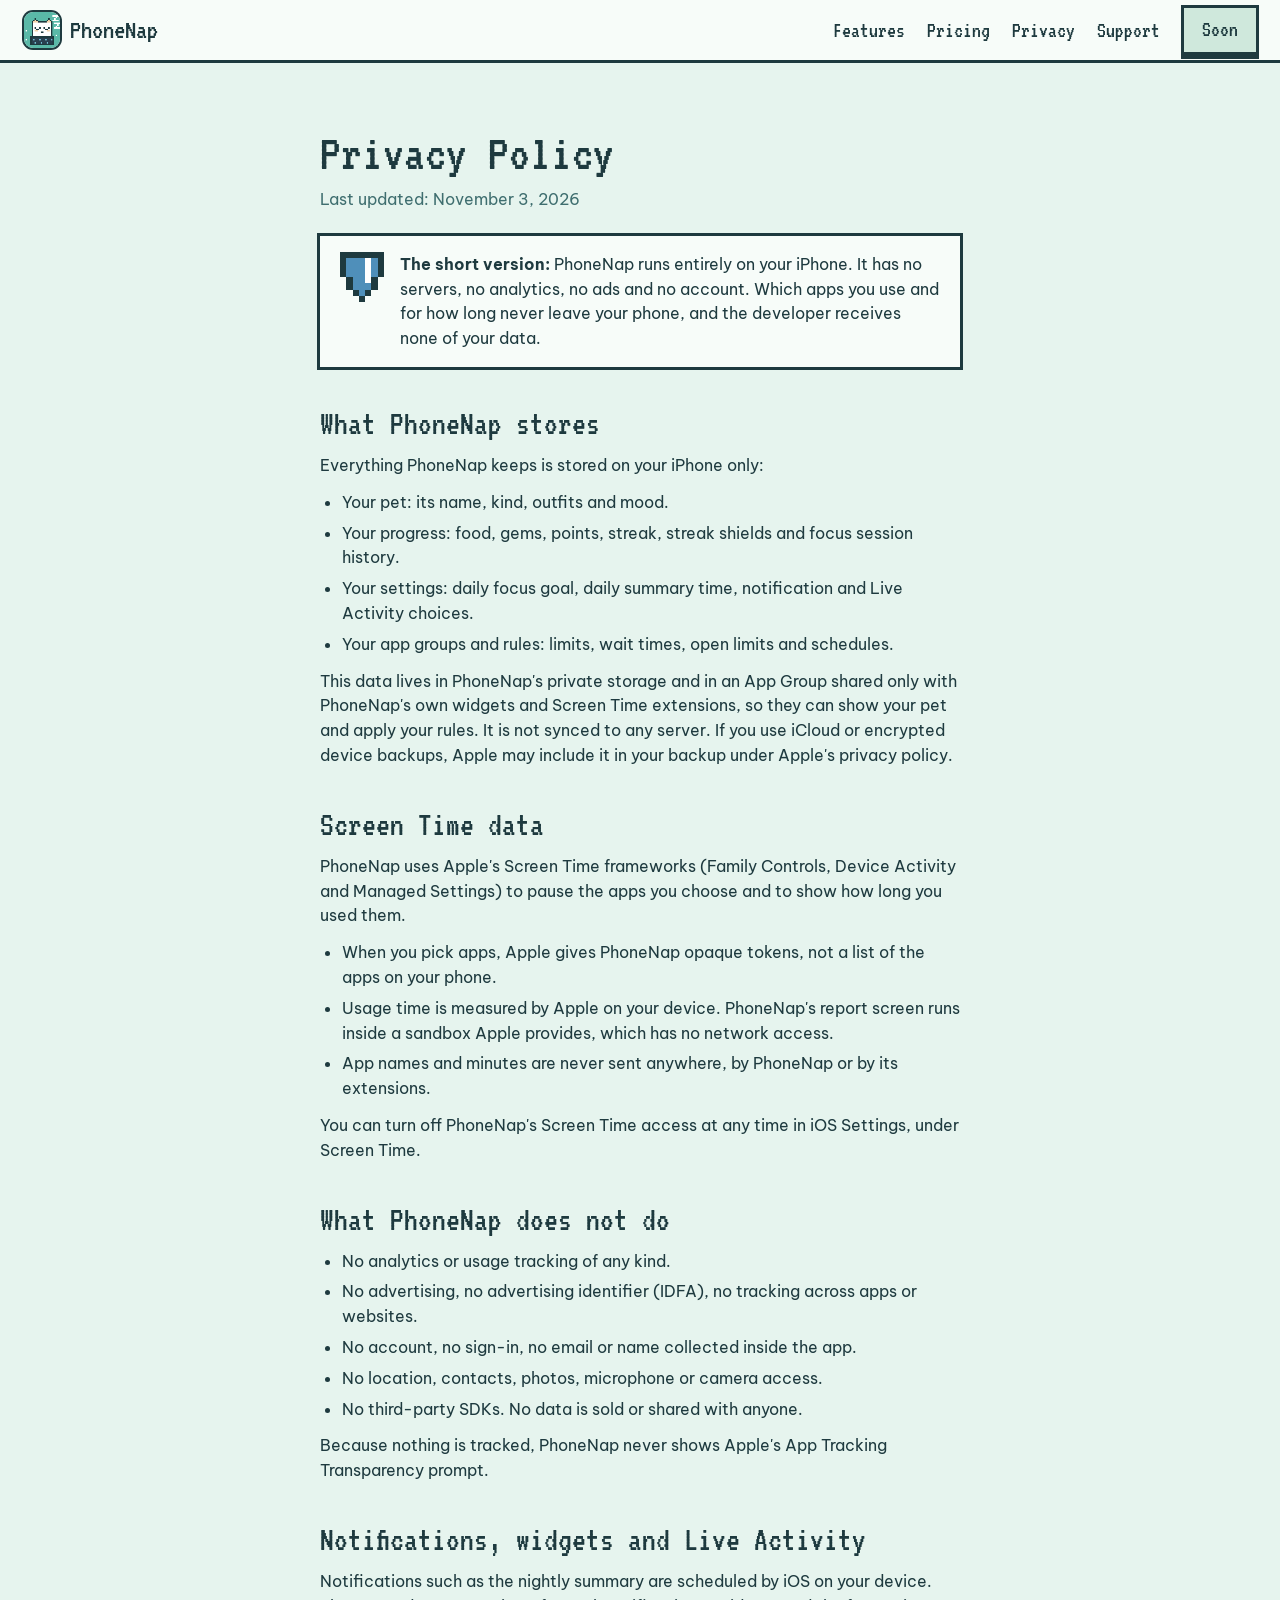
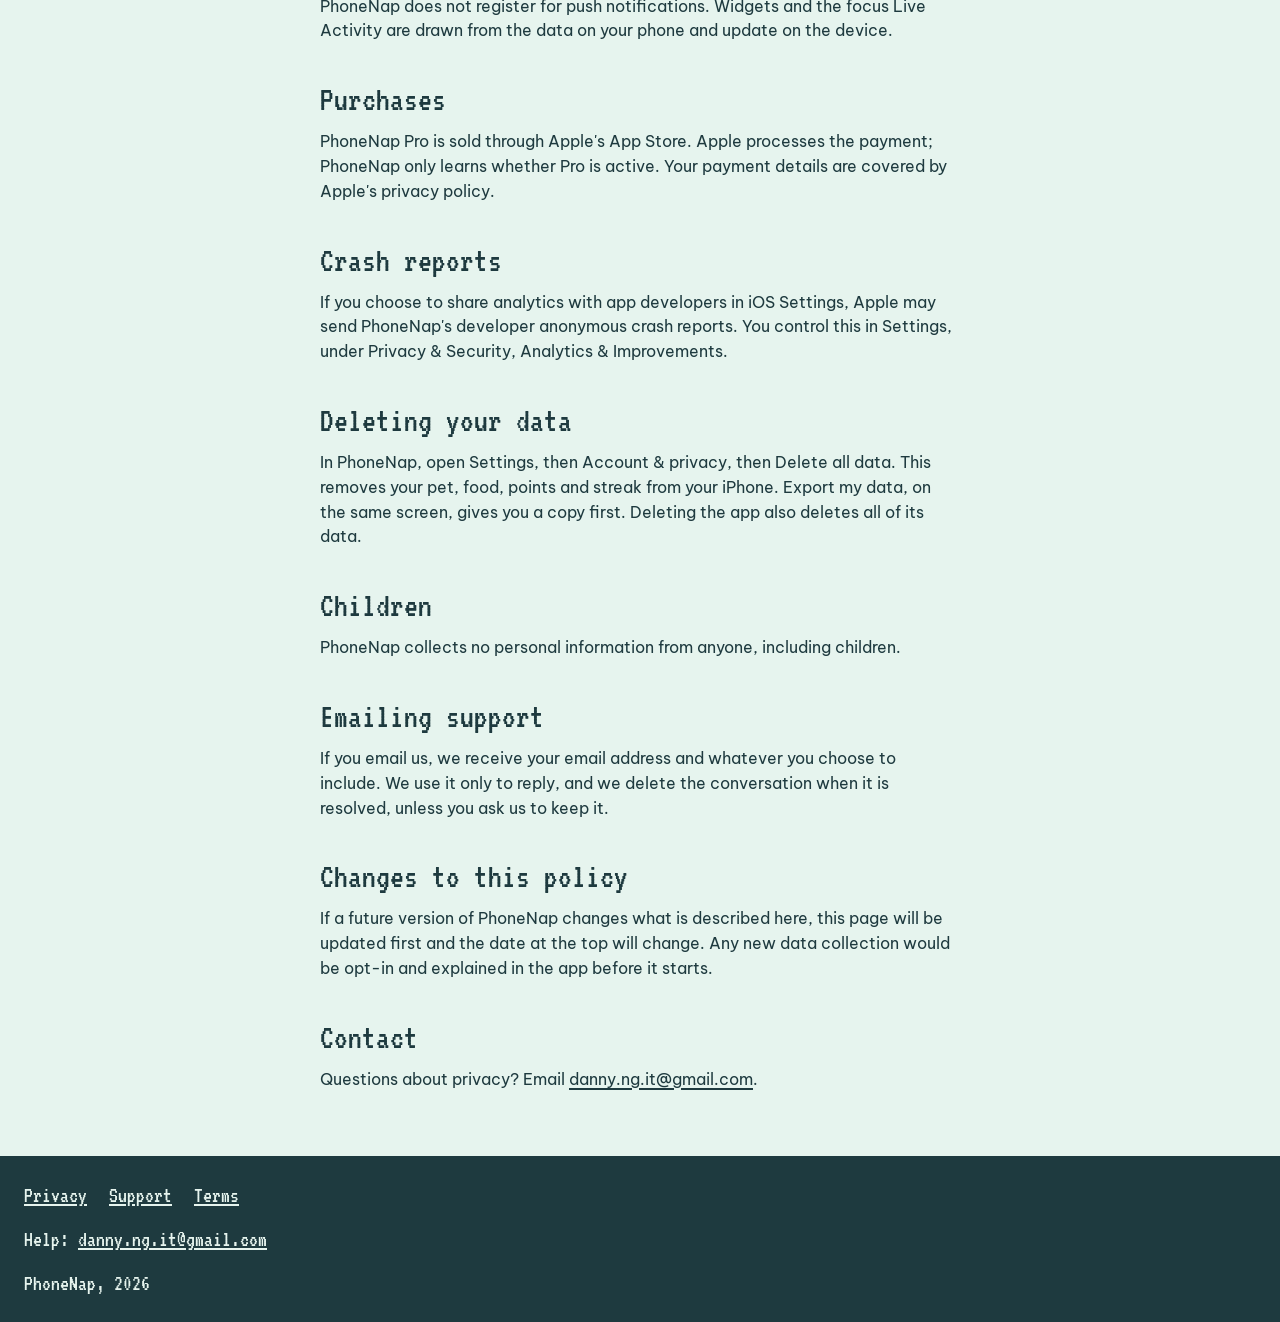
==== privacy.html @ cf5d9c96 "init" ====
<!DOCTYPE html>
<html lang="en">
<head>
<meta charset="utf-8">
<meta name="viewport" content="width=device-width, initial-scale=1, viewport-fit=cover">
<meta name="theme-color" content="#F7FCF9">
<title>Privacy Policy · PhoneNap</title>
<meta name="description" content="PhoneNap runs entirely on your iPhone. No servers, no analytics, no ads, no account.">
<link rel="icon" type="image/png" href="assets/favicon.png">
<link rel="apple-touch-icon" href="assets/apple-touch-icon.png">
<link rel="preconnect" href="https://fonts.googleapis.com"><link rel="preconnect" href="https://fonts.gstatic.com" crossorigin>
<link href="https://fonts.googleapis.com/css2?family=VT323&family=Press+Start+2P&family=Be+Vietnam+Pro:wght@400;600&display=swap" rel="stylesheet">
<link rel="stylesheet" href="assets/site.css">
</head>
<body>
<header class="top">
  <a class="logo" href="index.html"><img src="assets/icon-512.png" alt="" width="36" height="36">PhoneNap</a>
  <div class="right"><nav><a href="index.html#features">Features</a><a href="index.html#pricing">Pricing</a><a href="privacy.html" aria-current="page">Privacy</a><a href="support.html">Support</a></nav><a class="btn get" href="#" data-appstore data-soon="Soon">Get</a></div>
</header>

<main class="wrap doc">
  <h1>Privacy Policy</h1>
  <p class="updated">Last updated: November 3, 2026</p>

  <div class="summary">
    <img src="assets/sprites/shield.svg" alt="">
    <p style="margin:0"><b>The short version:</b> PhoneNap runs entirely on your iPhone. It has no servers, no analytics, no ads and no account. Which apps you use and for how long never leave your phone, and the developer receives none of your data.</p>
  </div>

  <h2>What PhoneNap stores</h2>
  <p>Everything PhoneNap keeps is stored on your iPhone only:</p>
  <ul>
    <li>Your pet: its name, kind, outfits and mood.</li>
    <li>Your progress: food, gems, points, streak, streak shields and focus session history.</li>
    <li>Your settings: daily focus goal, daily summary time, notification and Live Activity choices.</li>
    <li>Your app groups and rules: limits, wait times, open limits and schedules.</li>
  </ul>
  <p>This data lives in PhoneNap's private storage and in an App Group shared only with PhoneNap's own widgets and Screen Time extensions, so they can show your pet and apply your rules. It is not synced to any server. If you use iCloud or encrypted device backups, Apple may include it in your backup under Apple's privacy policy.</p>

  <h2>Screen Time data</h2>
  <p>PhoneNap uses Apple's Screen Time frameworks (Family Controls, Device Activity and Managed Settings) to pause the apps you choose and to show how long you used them.</p>
  <ul>
    <li>When you pick apps, Apple gives PhoneNap opaque tokens, not a list of the apps on your phone.</li>
    <li>Usage time is measured by Apple on your device. PhoneNap's report screen runs inside a sandbox Apple provides, which has no network access.</li>
    <li>App names and minutes are never sent anywhere, by PhoneNap or by its extensions.</li>
  </ul>
  <p>You can turn off PhoneNap's Screen Time access at any time in iOS Settings, under Screen Time.</p>

  <h2>What PhoneNap does not do</h2>
  <ul>
    <li>No analytics or usage tracking of any kind.</li>
    <li>No advertising, no advertising identifier (IDFA), no tracking across apps or websites.</li>
    <li>No account, no sign-in, no email or name collected inside the app.</li>
    <li>No location, contacts, photos, microphone or camera access.</li>
    <li>No third-party SDKs. No data is sold or shared with anyone.</li>
  </ul>
  <p>Because nothing is tracked, PhoneNap never shows Apple's App Tracking Transparency prompt.</p>

  <h2>Notifications, widgets and Live Activity</h2>
  <p>Notifications such as the nightly summary are scheduled by iOS on your device. PhoneNap does not register for push notifications. Widgets and the focus Live Activity are drawn from the data on your phone and update on the device.</p>

  <h2>Purchases</h2>
  <p>PhoneNap Pro is sold through Apple's App Store. Apple processes the payment; PhoneNap only learns whether Pro is active. Your payment details are covered by Apple's privacy policy.</p>

  <h2>Crash reports</h2>
  <p>If you choose to share analytics with app developers in iOS Settings, Apple may send PhoneNap's developer anonymous crash reports. You control this in Settings, under Privacy &amp; Security, Analytics &amp; Improvements.</p>

  <h2>Deleting your data</h2>
  <p>In PhoneNap, open Settings, then Account &amp; privacy, then Delete all data. This removes your pet, food, points and streak from your iPhone. Export my data, on the same screen, gives you a copy first. Deleting the app also deletes all of its data.</p>

  <h2>Children</h2>
  <p>PhoneNap collects no personal information from anyone, including children.</p>

  <h2>Emailing support</h2>
  <p>If you email us, we receive your email address and whatever you choose to include. We use it only to reply, and we delete the conversation when it is resolved, unless you ask us to keep it.</p>

  <h2>Changes to this policy</h2>
  <p>If a future version of PhoneNap changes what is described here, this page will be updated first and the date at the top will change. Any new data collection would be opt-in and explained in the app before it starts.</p>

  <h2>Contact</h2>
  <p>Questions about privacy? Email <a href="mailto:danny.ng.it@gmail.com">danny.ng.it@gmail.com</a>.</p>
</main>

<footer>
  <nav><a href="privacy.html">Privacy</a><a href="support.html">Support</a><a href="terms.html">Terms</a></nav>
  <span>Help: <a href="mailto:danny.ng.it@gmail.com">danny.ng.it@gmail.com</a></span>
  <span>PhoneNap, 2026</span>
</footer>
<script src="assets/site.js"></script>
</body>
</html>
---- assets/site.css ----
/* Mobile first: iPhone is the main reader. Desktop widens the same column. */
:root{--bg:#E6F4EE;--panel:#F7FCF9;--ink:#1E3A3F;--muted:#3F6E6F;--acc:#5AB9A8;--acc2:#73BED3;--sun:#E8C25A;--floor:#CFE8DC;--night:#294050;--nightText:#B7D3CB;
  --gut:max(24px,env(safe-area-inset-left));--gutR:max(24px,env(safe-area-inset-right))}
*{box-sizing:border-box}
html{-webkit-text-size-adjust:100%;scroll-behavior:smooth}
body{margin:0;background:var(--bg);color:var(--ink);font:16px/1.55 'Be Vietnam Pro',-apple-system,system-ui,sans-serif;-webkit-tap-highlight-color:transparent;padding-bottom:env(safe-area-inset-bottom)}
img{image-rendering:pixelated;max-width:100%;display:block}
h1,h2,h3,p{margin:0}
h1,h2,h3{font-family:'VT323',monospace;font-weight:400;line-height:1;text-wrap:balance}
.num{font-family:'Press Start 2P',monospace}
.wrap{padding:56px var(--gutR) 56px var(--gut);max-width:1040px;margin:0 auto}
.rule{border-top:3px solid var(--ink)}
.lede{color:var(--muted);max-width:56ch;margin-top:10px}
button{font:inherit;color:inherit;-webkit-appearance:none;appearance:none}
:focus-visible{outline:3px dashed var(--ink);outline-offset:3px}
.btn{display:inline-flex;align-items:center;justify-content:center;min-height:52px;font-family:'VT323';font-size:26px;line-height:1;padding:10px 20px 12px;background:var(--acc);border:0;box-shadow:0 0 0 3px var(--ink),0 6px 0 3px var(--ink);cursor:pointer;text-decoration:none;color:var(--ink);transition:transform .12s steps(2),box-shadow .12s steps(2)}
.btn:active{transform:translateY(4px);box-shadow:0 0 0 3px var(--ink),0 2px 0 3px var(--ink)}
.btn img{width:30px;margin-right:8px}

/* top bar */
.top{position:sticky;top:0;z-index:20;display:flex;justify-content:space-between;align-items:center;padding:calc(8px + env(safe-area-inset-top)) var(--gutR) 8px var(--gut);background:var(--panel);border-bottom:3px solid var(--ink)}
.logo{display:flex;align-items:center;gap:10px;font-family:'VT323',monospace;font-size:28px;line-height:1;color:var(--ink);text-decoration:none}
.logo img{width:36px;height:36px;border-radius:9px;box-shadow:0 0 0 2px var(--ink)}
.top nav{display:none;gap:22px;font-family:'VT323';font-size:22px}
.top nav a{color:var(--ink);text-decoration:none}
.top .right{display:flex;align-items:center;gap:24px}
.get{min-height:44px;font-size:22px;padding:6px 18px 8px;box-shadow:0 0 0 3px var(--ink),0 4px 0 3px var(--ink)}

/* hero */
.hero h1{font-size:46px}
.stage{position:relative;height:210px;margin:22px 0 0;box-shadow:0 0 0 3px var(--ink);background:linear-gradient(var(--panel) 0 70%,var(--floor) 70%);overflow:hidden;transition:background .25s steps(3)}
.stage.night{background:linear-gradient(var(--night) 0 70%,#c7dfd3 70%)}
.win{position:absolute;left:16px;top:16px;width:56px;height:46px;box-shadow:0 0 0 3px var(--ink);background:var(--acc2);overflow:hidden}
.stage.night .win{background:#16242d}
.win img{width:36px;position:absolute;left:10px;top:4px}
.stage.night .win img{mix-blend-mode:normal;filter:brightness(1.1)}
.pet{position:absolute;left:50%;bottom:34px;width:120px;margin-left:-60px}
.say{position:absolute;right:14px;top:18px;background:var(--panel);box-shadow:0 0 0 3px var(--ink);padding:4px 10px 6px;font-family:'VT323';font-size:22px;white-space:nowrap}
.z{position:absolute;font-family:'Press Start 2P';font-size:12px;color:var(--panel);opacity:0}
.stage.night .z{animation:zz 1.6s steps(4) infinite}.stage.night .z.b{animation-delay:.8s}
@keyframes zz{25%{opacity:1}100%{opacity:0;transform:translate(14px,-30px)}}
.bob{animation:bob 1.2s steps(1) infinite}.jump{animation:jump .6s steps(1) infinite}
@keyframes bob{50%{transform:translateY(-4px)}}
@keyframes jump{25%{transform:translateY(-8px)}50%{transform:translateY(-14px)}75%{transform:translateY(-6px)}}
.gems img{position:absolute;top:0;width:26px;animation:fall 1s steps(6) forwards}
@keyframes fall{from{transform:translateY(-40px)}to{transform:translateY(190px);opacity:0}}

.calc{margin-top:26px}
.q{font-family:'VT323';font-size:28px;line-height:1.1}
.mins{display:inline-block;font-family:'Press Start 2P';font-size:22px;background:var(--panel);box-shadow:0 0 0 3px var(--ink);padding:8px 8px 6px;min-width:3.4ch;text-align:right;vertical-align:-2px;margin:0 4px}
input[type=range]{-webkit-appearance:none;appearance:none;width:100%;height:16px;background:var(--floor);box-shadow:0 0 0 3px var(--ink);margin:24px 0 14px;cursor:pointer;touch-action:pan-y}
input[type=range]::-webkit-slider-thumb{-webkit-appearance:none;width:30px;height:40px;background:var(--sun);box-shadow:0 0 0 3px var(--ink),0 4px 0 3px var(--ink)}
input[type=range]::-moz-range-thumb{width:30px;height:40px;background:var(--sun);border:3px solid var(--ink);border-radius:0}
.span{display:grid;grid-template-columns:repeat(3,1fr);box-shadow:0 0 0 3px var(--ink);position:relative;background:var(--panel)}
.span button{background:transparent;border:0;min-height:44px;font-family:'VT323';font-size:22px;cursor:pointer;position:relative;z-index:1}
.span .ind{position:absolute;top:0;bottom:0;width:33.334%;background:var(--acc);transition:left .16s steps(4)}
.out{display:flex;align-items:flex-end;gap:12px;margin-top:22px}
.big{font-family:'Press Start 2P';font-size:46px;line-height:.9;color:var(--acc);text-shadow:3px 3px 0 var(--ink)}
.unit{font-family:'VT323';font-size:26px;line-height:1}
.unit small{display:block;font-size:20px;color:var(--muted)}
.days{display:grid;grid-template-columns:repeat(auto-fill,10px);gap:3px;margin-top:16px;min-height:10px}
.days i{width:10px;height:10px;background:var(--acc);box-shadow:inset -2px -2px 0 rgba(30,58,63,.3);animation:drop .25s steps(4) both}
@keyframes drop{from{transform:translateY(-20px);opacity:0}to{transform:none;opacity:1}}
.legend{font-family:'VT323';font-size:20px;color:var(--muted);margin-top:6px}
.hero .cta{margin-top:32px;display:flex;width:100%}

/* features: swipe on phone */
.feat h2,.integr h2,.split h2{font-size:42px}
.rail{display:flex;gap:16px;overflow-x:auto;scroll-snap-type:x mandatory;-webkit-overflow-scrolling:touch;margin:24px calc(-1*var(--gutR)) 0 calc(-1*var(--gut));padding:6px var(--gutR) 18px var(--gut);scroll-padding-left:var(--gut);scrollbar-width:none}
.rail::-webkit-scrollbar{display:none}
.card{flex:0 0 78%;max-width:300px;scroll-snap-align:start}
.phone{background:var(--ink);padding:7px;border-radius:28px}
.phone .scr{border-radius:22px;overflow:hidden;aspect-ratio:1170/2100;background:var(--bg)}
.phone img{width:100%;height:100%;object-fit:cover;object-position:top}
.card h3{font-size:28px;margin-top:16px;display:flex;align-items:center;gap:10px}
.card h3 img{width:34px}
.card p{color:var(--muted);font-size:15px;margin-top:4px}
.pro{font-family:'VT323';font-size:17px;background:var(--sun);box-shadow:0 0 0 2px var(--ink);padding:0 5px;margin-left:4px}
.dots{display:flex;gap:6px;justify-content:center;margin-top:2px}
.dots i{width:10px;height:10px;background:var(--floor);box-shadow:0 0 0 2px var(--ink);transition:background .12s steps(2)}
.dots i.on{background:var(--acc)}

/* integrations */
.integr{background:var(--night);color:var(--panel)}
.integr .lede{color:var(--nightText)}
.iphone{background:#000;border-radius:46px;padding:12px 10px 26px;box-shadow:0 0 0 3px var(--ink),0 0 0 7px #4a6475;margin:28px auto 0;max-width:380px}
.island{margin:0 auto;background:#000;color:#fff;border-radius:40px;overflow:hidden;cursor:pointer;border:0;display:block;width:230px;height:37px;position:relative;transition:width .25s steps(5),height .25s steps(5),border-radius .25s steps(5);box-shadow:0 0 0 1px #262626}
.island.open{width:100%;height:112px;border-radius:42px}
.island .compact{position:absolute;inset:0;display:flex;justify-content:space-between;align-items:center;padding:0 12px 0 10px;transition:opacity .12s steps(2)}
.island.open .compact{opacity:0}
.island .exp{position:absolute;inset:6px;opacity:0;transition:opacity .12s steps(2) .12s}
.island.open .exp{opacity:1}
.island .exp img{width:100%;height:100%;object-fit:cover}
.cat22{width:22px;height:24px;background:url(shots/live-activity.png) -11px -25px/271px 73px no-repeat;image-rendering:pixelated}
.tr{display:flex;align-items:center;gap:6px;font-size:12px;font-variant-numeric:tabular-nums}
.ring{width:18px;height:18px;border-radius:50%;background:conic-gradient(var(--acc) calc(var(--p)*1turn),#333 0);-webkit-mask:radial-gradient(circle,transparent 5.5px,#000 6px);mask:radial-gradient(circle,transparent 5.5px,#000 6px)}
.lock{margin-top:40px;text-align:center;font-family:'VT323';font-size:20px;color:#fff}
.lock b{display:block;font-family:'Press Start 2P';font-size:36px;font-weight:400;margin-top:4px}
.hint{font-family:'VT323';font-size:20px;color:var(--nightText);text-align:center;margin-top:14px}
.integr .rail .card{flex-basis:70%}
.w{background:#1a2b35;padding:14px;border-radius:22px;height:190px;display:grid;place-items:center}
.w img{border-radius:16px;max-height:160px;width:auto}
.integr .card p{color:var(--nightText)}

/* privacy + pricing */
.promise{list-style:none;padding:0;margin:20px 0 0;display:grid;gap:18px}
.promise li{display:grid;grid-template-columns:44px 1fr;gap:14px}
.promise img{width:44px}
.promise h3{font-size:26px}
.promise p{color:var(--muted);font-size:15px}
.plans{display:grid;gap:14px;margin-top:20px}
.plan{display:flex;justify-content:space-between;align-items:center;gap:10px;padding:14px 16px;background:var(--panel);box-shadow:0 0 0 3px var(--ink)}
.plan h3{font-size:26px}
.plan p{font-size:14px;color:var(--muted)}
.plan .num{font-size:15px;white-space:nowrap}
.plan.best{outline:3px dashed var(--ink);outline-offset:4px;animation:ants 1s steps(2) infinite}
@keyframes ants{50%{outline-color:var(--acc)}}
.split > div + div{margin-top:44px}

.end{display:grid;justify-items:start;gap:16px}
.end h2{font-size:40px}
.endcta{width:100%}
@media (min-width:820px){.endcta{width:auto}}
.blink{position:relative;width:96px;height:72px}
.blink img{position:absolute;inset:0;width:96px}
.blink img+img{animation:blinkA 3.2s steps(1) infinite}
@keyframes blinkA{0%,92%{opacity:0}93%,97%{opacity:1}98%{opacity:0}}

footer{background:var(--ink);color:var(--bg);padding:22px var(--gutR) 22px var(--gut);font-family:'VT323';font-size:22px;display:grid;gap:10px}
footer nav{display:flex;gap:22px;flex-wrap:wrap}
footer a{color:var(--bg)}


/* wider screens: same content, more room */
@media (min-width:820px){
  .top nav{display:flex}
  .wrap{padding:64px 40px}
  .hero{display:grid;grid-template-columns:1fr 320px;gap:40px;align-items:start}
  .hero h1{font-size:76px;grid-column:1/-1}
  .stage{grid-column:2;grid-row:2;height:300px;margin:0}
  .calc{grid-column:1;grid-row:2;margin:0}
  .hero .cta{display:inline-flex;width:auto}
  .big{font-size:64px}.days{grid-template-columns:repeat(auto-fill,12px)}.days i{width:12px;height:12px}
  .feat h2,.integr h2,.split h2{font-size:54px}
  .rail{margin:28px 0 0;padding:6px 0 18px;overflow:visible;display:grid;grid-template-columns:repeat(3,1fr);gap:32px}
  .card{max-width:none}.dots{display:none}
  .integr .inner{display:grid;grid-template-columns:1fr 1fr;gap:40px;align-items:center}
  .split{display:grid;grid-template-columns:1fr 1fr;gap:48px}.split > div + div{margin-top:0}
  .end{grid-template-columns:auto 1fr auto;align-items:center}
}
@media (prefers-reduced-motion:reduce){*,*::before,*::after{animation:none!important;transition:opacity .2s!important}.blink img+img{animation:blinkA 3.2s steps(1) infinite!important}}

/* legal and help pages */
.doc{max-width:720px}
.doc h1{font-size:52px}
.doc .updated{color:var(--muted);margin-top:8px}
.doc .summary{background:var(--panel);box-shadow:0 0 0 3px var(--ink);padding:16px 20px;margin-top:24px;display:grid;grid-template-columns:44px 1fr;gap:16px;align-items:start}
.doc .summary img{width:44px}
.doc h2{font-size:34px;margin-top:40px}
.doc h3{font-size:26px;margin-top:24px}
.doc p,.doc li{max-width:65ch}
.doc p{margin-top:12px}
.doc ul{margin:12px 0 0;padding-left:22px}
.doc li{margin-top:6px}
.doc a{color:var(--ink);text-decoration-thickness:2px;text-underline-offset:3px}
.doc details{background:var(--panel);box-shadow:0 0 0 3px var(--ink);margin-top:16px}
.doc summary{cursor:pointer;list-style:none;padding:12px 16px;font-family:'VT323',monospace;font-size:24px;line-height:1.1;min-height:44px;display:flex;justify-content:space-between;gap:12px;align-items:center}
.doc summary::-webkit-details-marker{display:none}
.doc summary::after{content:"+";font-family:'Press Start 2P',monospace;font-size:14px;transition:transform .12s steps(2)}
.doc details[open] summary::after{transform:rotate(45deg)}
.doc details > div{padding:0 16px 16px}
.doc details > div p:first-child{margin-top:0}
.doc pre{background:var(--panel);box-shadow:0 0 0 3px var(--ink);padding:16px;overflow-x:auto;font-size:14px;line-height:1.5;white-space:pre-wrap;margin-top:16px}
.mail{display:inline-flex;align-items:center;gap:10px;margin-top:16px}
.mail img{width:30px;margin:0}
.btn[aria-disabled="true"]{background:var(--floor);cursor:default}
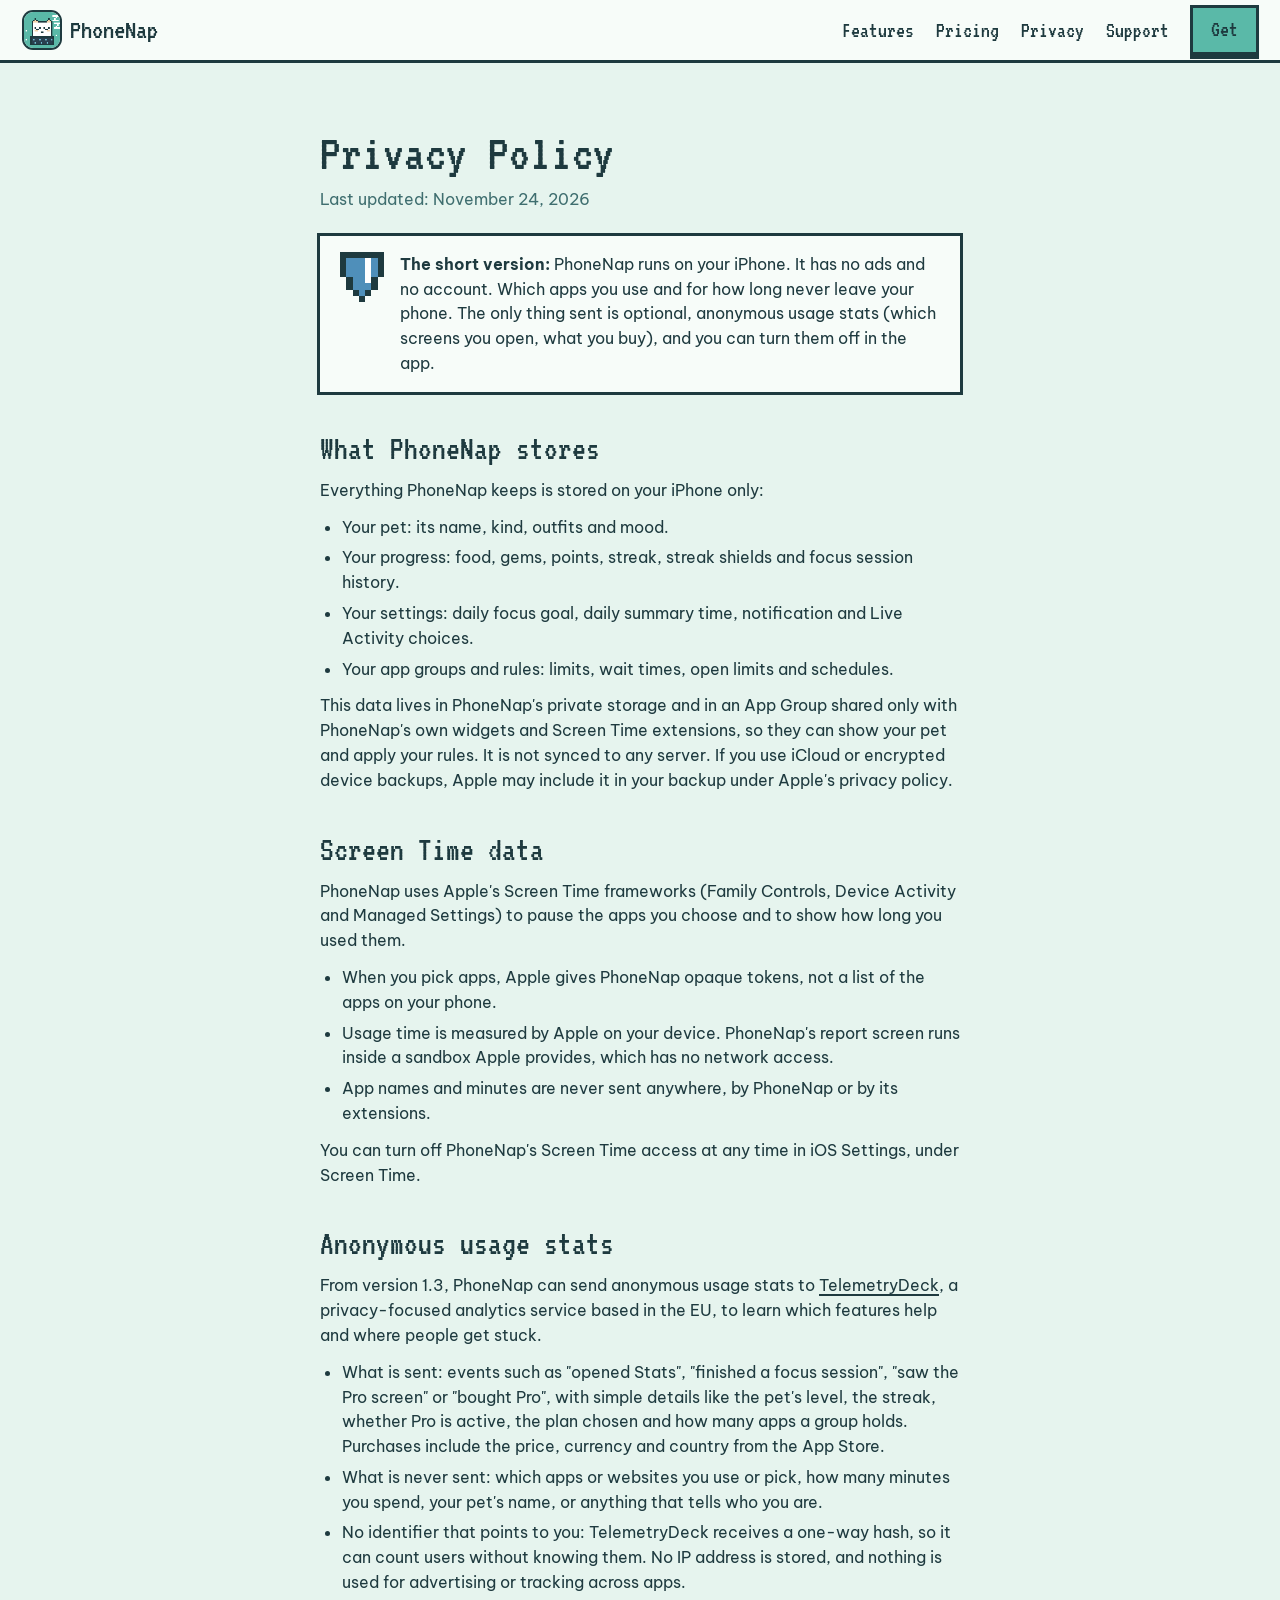
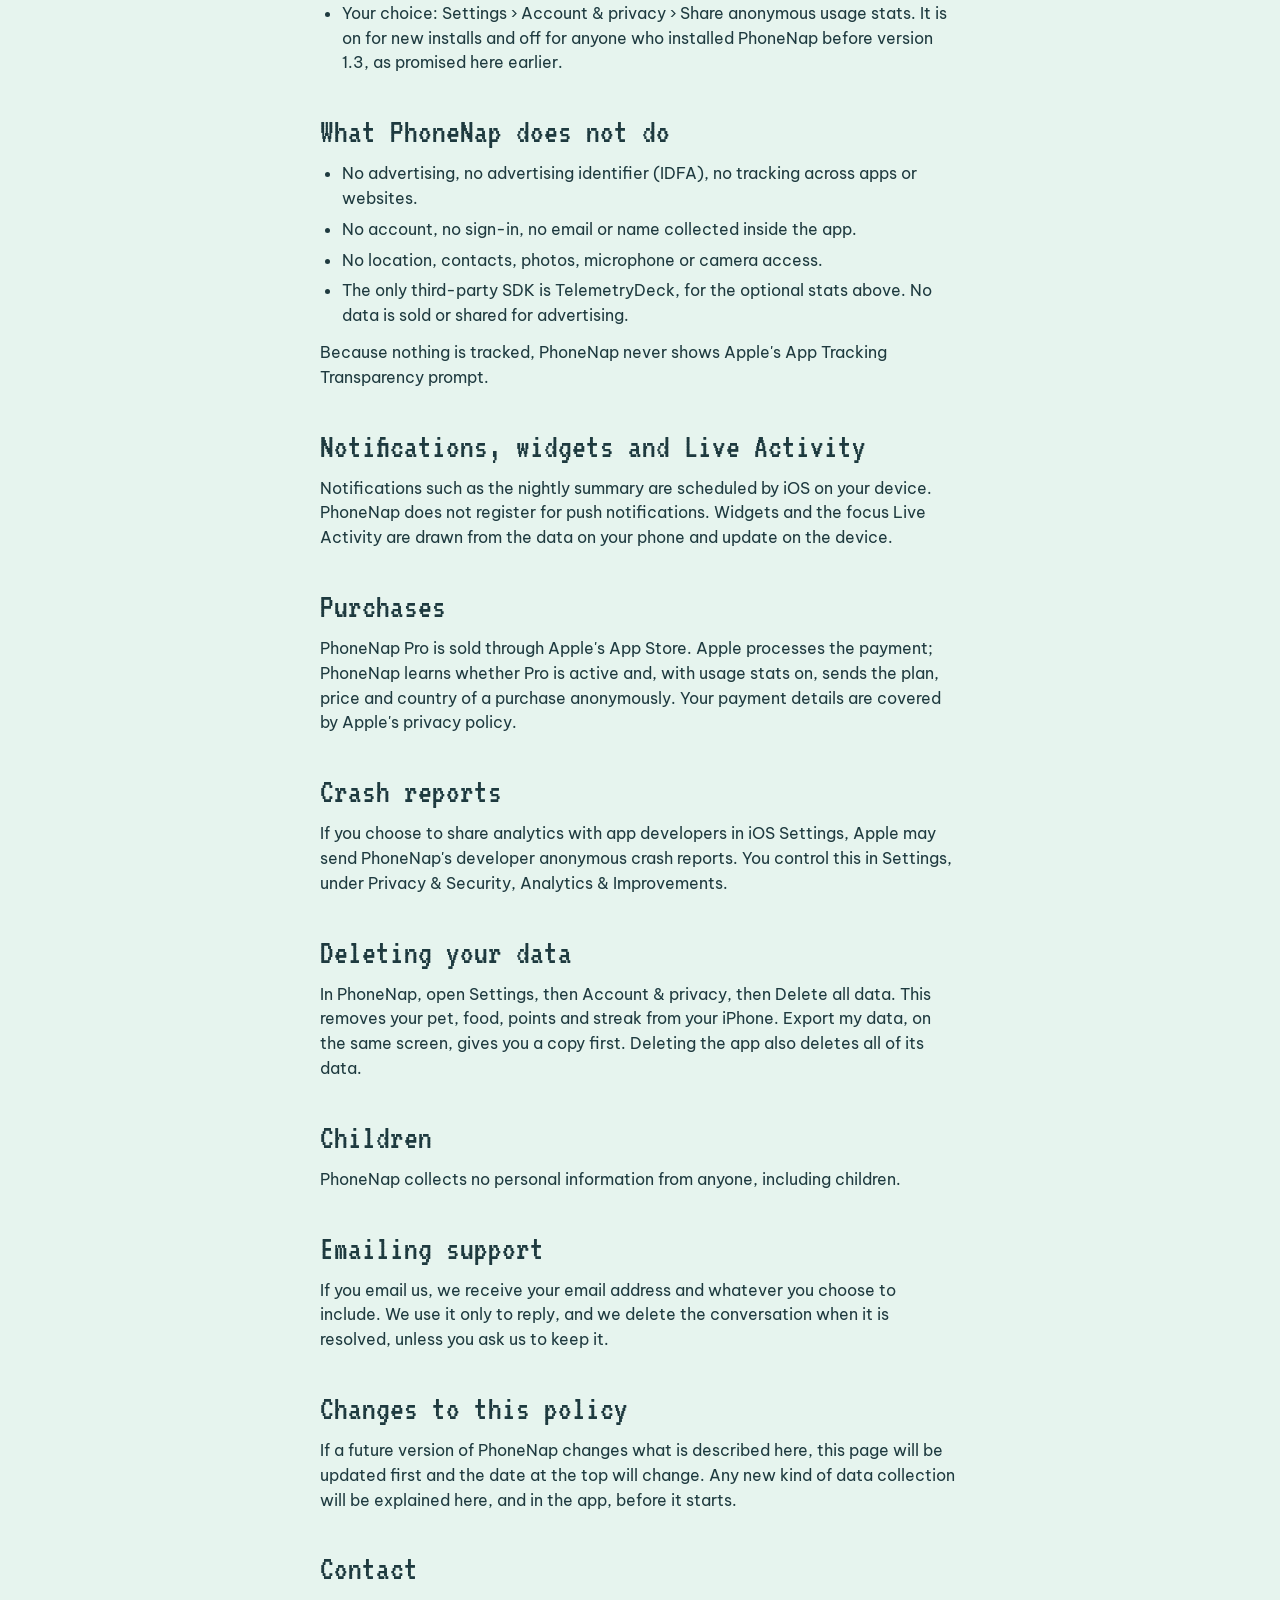
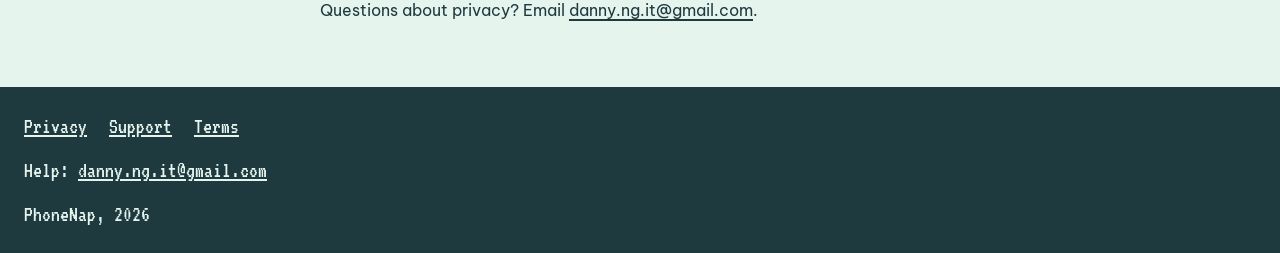
==== commit a64ece85: "Privacy: optional anonymous usage stats (TelemetryDeck) from 1.3, off for earlier installs Co-Author" ====
--- a/privacy.html
+++ b/privacy.html
@@ -5,7 +5,7 @@
 <meta name="viewport" content="width=device-width, initial-scale=1, viewport-fit=cover">
 <meta name="theme-color" content="#F7FCF9">
 <title>Privacy Policy · PhoneNap</title>
-<meta name="description" content="PhoneNap runs entirely on your iPhone. No servers, no analytics, no ads, no account.">
+<meta name="description" content="PhoneNap runs on your iPhone. No ads, no account, no tracking. Optional anonymous usage stats, never app names or minutes.">
 <link rel="icon" type="image/png" href="assets/favicon.png">
 <link rel="apple-touch-icon" href="assets/apple-touch-icon.png">
 <link rel="preconnect" href="https://fonts.googleapis.com"><link rel="preconnect" href="https://fonts.gstatic.com" crossorigin>
@@ -20,11 +20,11 @@
 
 <main class="wrap doc">
   <h1>Privacy Policy</h1>
-  <p class="updated">Last updated: November 3, 2026</p>
+  <p class="updated">Last updated: November 24, 2026</p>
 
   <div class="summary">
     <img src="assets/sprites/shield.svg" alt="">
-    <p style="margin:0"><b>The short version:</b> PhoneNap runs entirely on your iPhone. It has no servers, no analytics, no ads and no account. Which apps you use and for how long never leave your phone, and the developer receives none of your data.</p>
+    <p style="margin:0"><b>The short version:</b> PhoneNap runs on your iPhone. It has no ads and no account. Which apps you use and for how long never leave your phone. The only thing sent is optional, anonymous usage stats (which screens you open, what you buy), and you can turn them off in the app.</p>
   </div>
 
   <h2>What PhoneNap stores</h2>
@@ -46,13 +46,21 @@
   </ul>
   <p>You can turn off PhoneNap's Screen Time access at any time in iOS Settings, under Screen Time.</p>
 
+  <h2>Anonymous usage stats</h2>
+  <p>From version 1.3, PhoneNap can send anonymous usage stats to <a href="https://telemetrydeck.com/privacy/">TelemetryDeck</a>, a privacy-focused analytics service based in the EU, to learn which features help and where people get stuck.</p>
+  <ul>
+    <li>What is sent: events such as "opened Stats", "finished a focus session", "saw the Pro screen" or "bought Pro", with simple details like the pet's level, the streak, whether Pro is active, the plan chosen and how many apps a group holds. Purchases include the price, currency and country from the App Store.</li>
+    <li>What is never sent: which apps or websites you use or pick, how many minutes you spend, your pet's name, or anything that tells who you are.</li>
+    <li>No identifier that points to you: TelemetryDeck receives a one-way hash, so it can count users without knowing them. No IP address is stored, and nothing is used for advertising or tracking across apps.</li>
+    <li>Your choice: Settings &rsaquo; Account &amp; privacy &rsaquo; Share anonymous usage stats. It is on for new installs and off for anyone who installed PhoneNap before version 1.3, as promised here earlier.</li>
+  </ul>
+
   <h2>What PhoneNap does not do</h2>
   <ul>
-    <li>No analytics or usage tracking of any kind.</li>
     <li>No advertising, no advertising identifier (IDFA), no tracking across apps or websites.</li>
     <li>No account, no sign-in, no email or name collected inside the app.</li>
     <li>No location, contacts, photos, microphone or camera access.</li>
-    <li>No third-party SDKs. No data is sold or shared with anyone.</li>
+    <li>The only third-party SDK is TelemetryDeck, for the optional stats above. No data is sold or shared for advertising.</li>
   </ul>
   <p>Because nothing is tracked, PhoneNap never shows Apple's App Tracking Transparency prompt.</p>
 
@@ -60,7 +68,7 @@
   <p>Notifications such as the nightly summary are scheduled by iOS on your device. PhoneNap does not register for push notifications. Widgets and the focus Live Activity are drawn from the data on your phone and update on the device.</p>
 
   <h2>Purchases</h2>
-  <p>PhoneNap Pro is sold through Apple's App Store. Apple processes the payment; PhoneNap only learns whether Pro is active. Your payment details are covered by Apple's privacy policy.</p>
+  <p>PhoneNap Pro is sold through Apple's App Store. Apple processes the payment; PhoneNap learns whether Pro is active and, with usage stats on, sends the plan, price and country of a purchase anonymously. Your payment details are covered by Apple's privacy policy.</p>
 
   <h2>Crash reports</h2>
   <p>If you choose to share analytics with app developers in iOS Settings, Apple may send PhoneNap's developer anonymous crash reports. You control this in Settings, under Privacy &amp; Security, Analytics &amp; Improvements.</p>
@@ -75,7 +83,7 @@
   <p>If you email us, we receive your email address and whatever you choose to include. We use it only to reply, and we delete the conversation when it is resolved, unless you ask us to keep it.</p>
 
   <h2>Changes to this policy</h2>
-  <p>If a future version of PhoneNap changes what is described here, this page will be updated first and the date at the top will change. Any new data collection would be opt-in and explained in the app before it starts.</p>
+  <p>If a future version of PhoneNap changes what is described here, this page will be updated first and the date at the top will change. Any new kind of data collection will be explained here, and in the app, before it starts.</p>
 
   <h2>Contact</h2>
   <p>Questions about privacy? Email <a href="mailto:danny.ng.it@gmail.com">danny.ng.it@gmail.com</a>.</p>
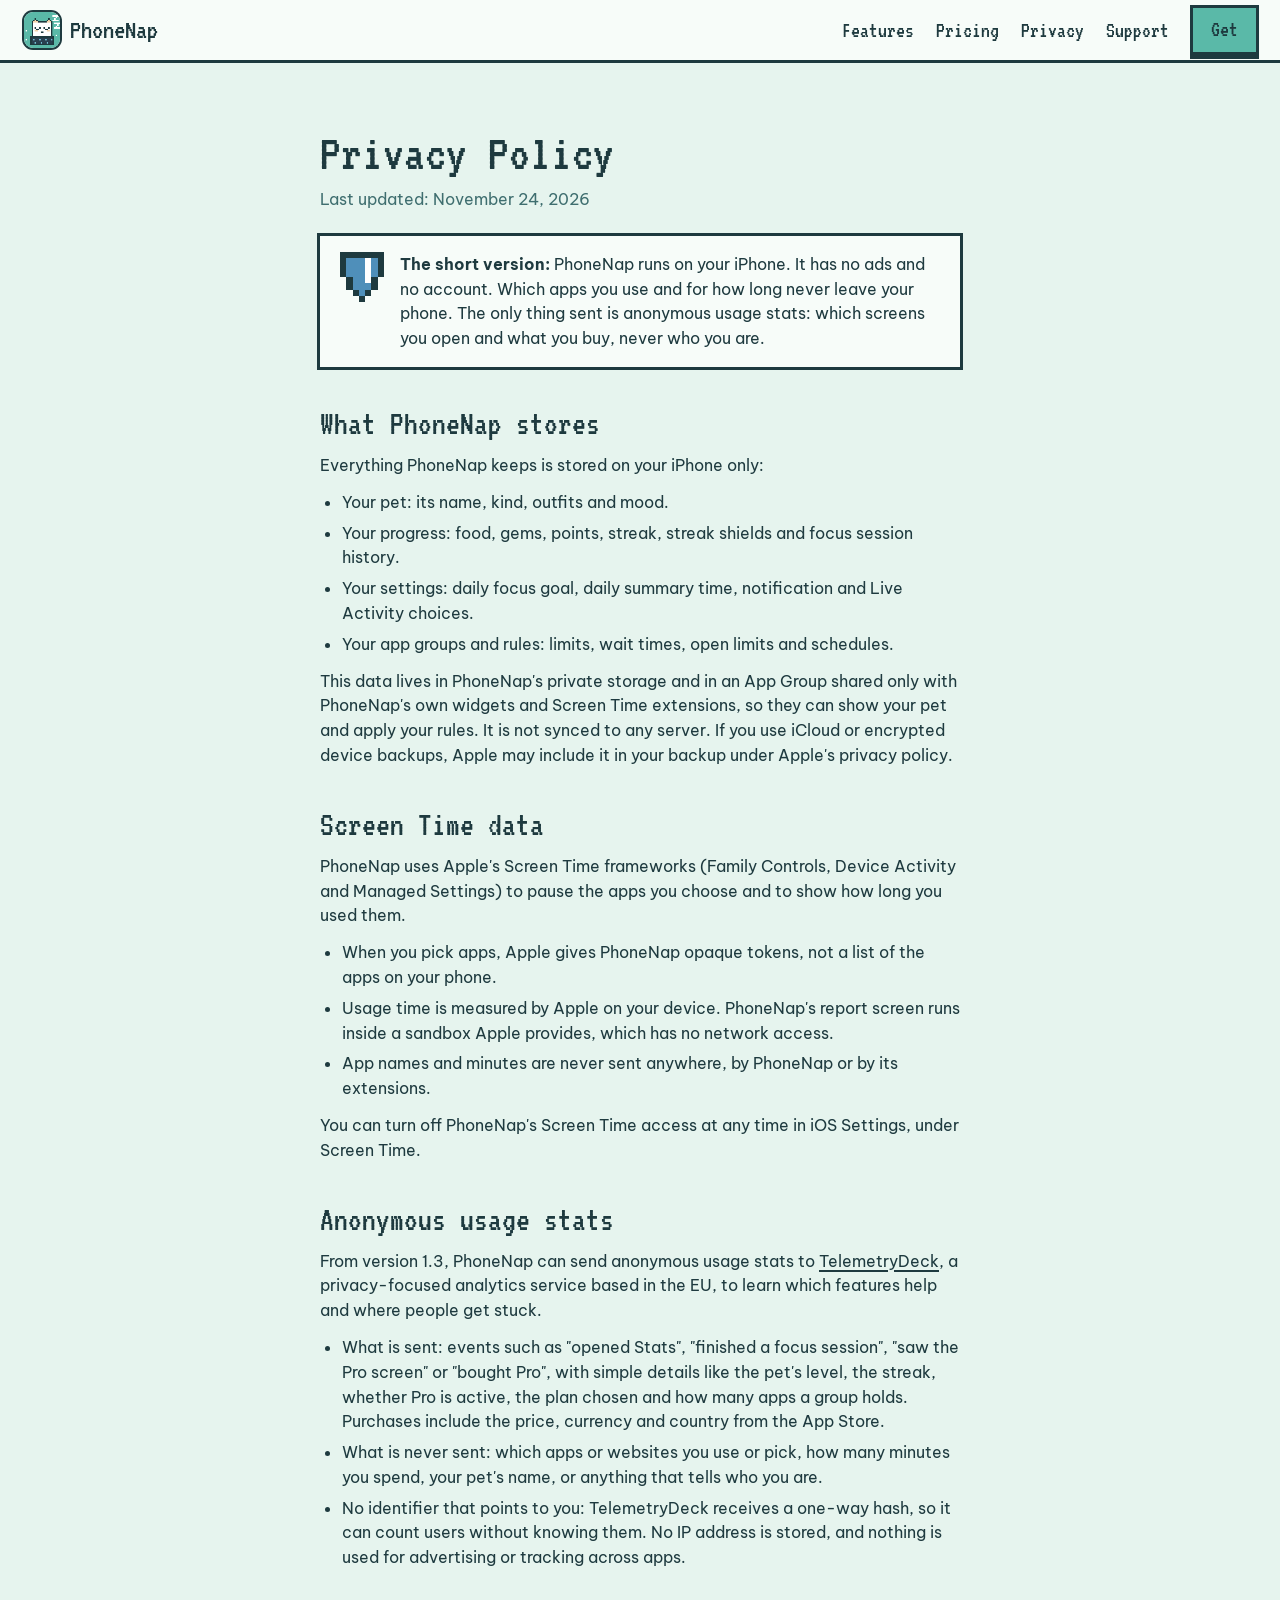
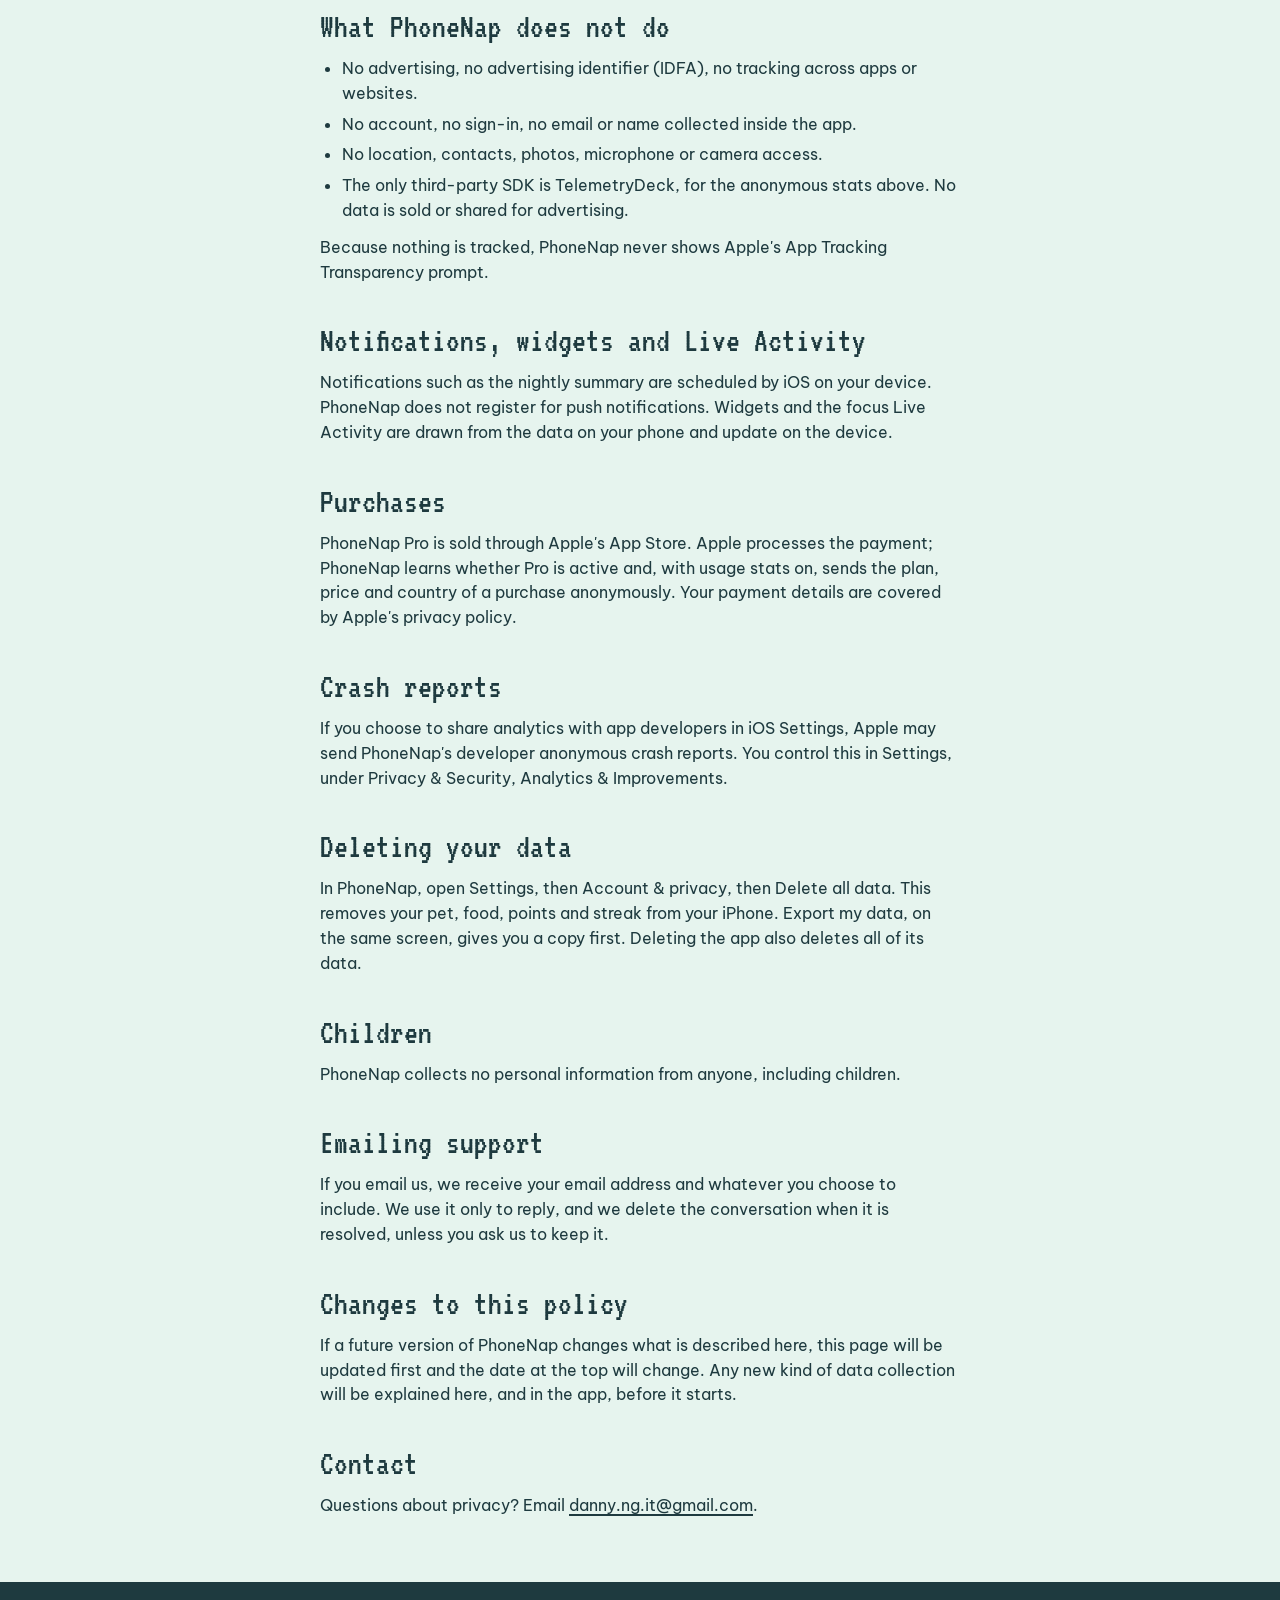
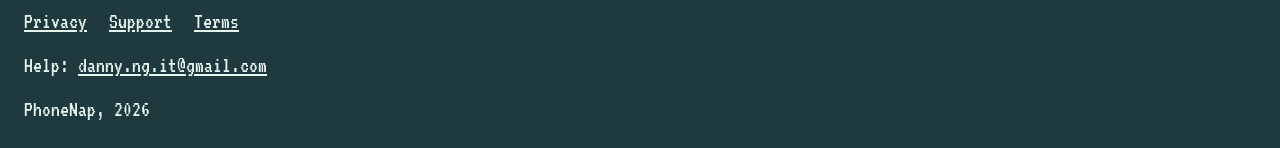
==== commit 759b5ac9: "Privacy: usage stats are anonymous and automatic, no switch Co-Authored-By: Claude Opus 5.5 <noreply" ====
--- a/privacy.html
+++ b/privacy.html
@@ -5,7 +5,7 @@
 <meta name="viewport" content="width=device-width, initial-scale=1, viewport-fit=cover">
 <meta name="theme-color" content="#F7FCF9">
 <title>Privacy Policy · PhoneNap</title>
-<meta name="description" content="PhoneNap runs on your iPhone. No ads, no account, no tracking. Optional anonymous usage stats, never app names or minutes.">
+<meta name="description" content="PhoneNap runs on your iPhone. No ads, no account, no tracking. Anonymous usage stats, never app names or minutes.">
 <link rel="icon" type="image/png" href="assets/favicon.png">
 <link rel="apple-touch-icon" href="assets/apple-touch-icon.png">
 <link rel="preconnect" href="https://fonts.googleapis.com"><link rel="preconnect" href="https://fonts.gstatic.com" crossorigin>
@@ -24,7 +24,7 @@
 
   <div class="summary">
     <img src="assets/sprites/shield.svg" alt="">
-    <p style="margin:0"><b>The short version:</b> PhoneNap runs on your iPhone. It has no ads and no account. Which apps you use and for how long never leave your phone. The only thing sent is optional, anonymous usage stats (which screens you open, what you buy), and you can turn them off in the app.</p>
+    <p style="margin:0"><b>The short version:</b> PhoneNap runs on your iPhone. It has no ads and no account. Which apps you use and for how long never leave your phone. The only thing sent is anonymous usage stats: which screens you open and what you buy, never who you are.</p>
   </div>
 
   <h2>What PhoneNap stores</h2>
@@ -52,7 +52,6 @@
     <li>What is sent: events such as "opened Stats", "finished a focus session", "saw the Pro screen" or "bought Pro", with simple details like the pet's level, the streak, whether Pro is active, the plan chosen and how many apps a group holds. Purchases include the price, currency and country from the App Store.</li>
     <li>What is never sent: which apps or websites you use or pick, how many minutes you spend, your pet's name, or anything that tells who you are.</li>
     <li>No identifier that points to you: TelemetryDeck receives a one-way hash, so it can count users without knowing them. No IP address is stored, and nothing is used for advertising or tracking across apps.</li>
-    <li>Your choice: Settings &rsaquo; Account &amp; privacy &rsaquo; Share anonymous usage stats. It is on for new installs and off for anyone who installed PhoneNap before version 1.3, as promised here earlier.</li>
   </ul>
 
   <h2>What PhoneNap does not do</h2>
@@ -60,7 +59,7 @@
     <li>No advertising, no advertising identifier (IDFA), no tracking across apps or websites.</li>
     <li>No account, no sign-in, no email or name collected inside the app.</li>
     <li>No location, contacts, photos, microphone or camera access.</li>
-    <li>The only third-party SDK is TelemetryDeck, for the optional stats above. No data is sold or shared for advertising.</li>
+    <li>The only third-party SDK is TelemetryDeck, for the anonymous stats above. No data is sold or shared for advertising.</li>
   </ul>
   <p>Because nothing is tracked, PhoneNap never shows Apple's App Tracking Transparency prompt.</p>
 
